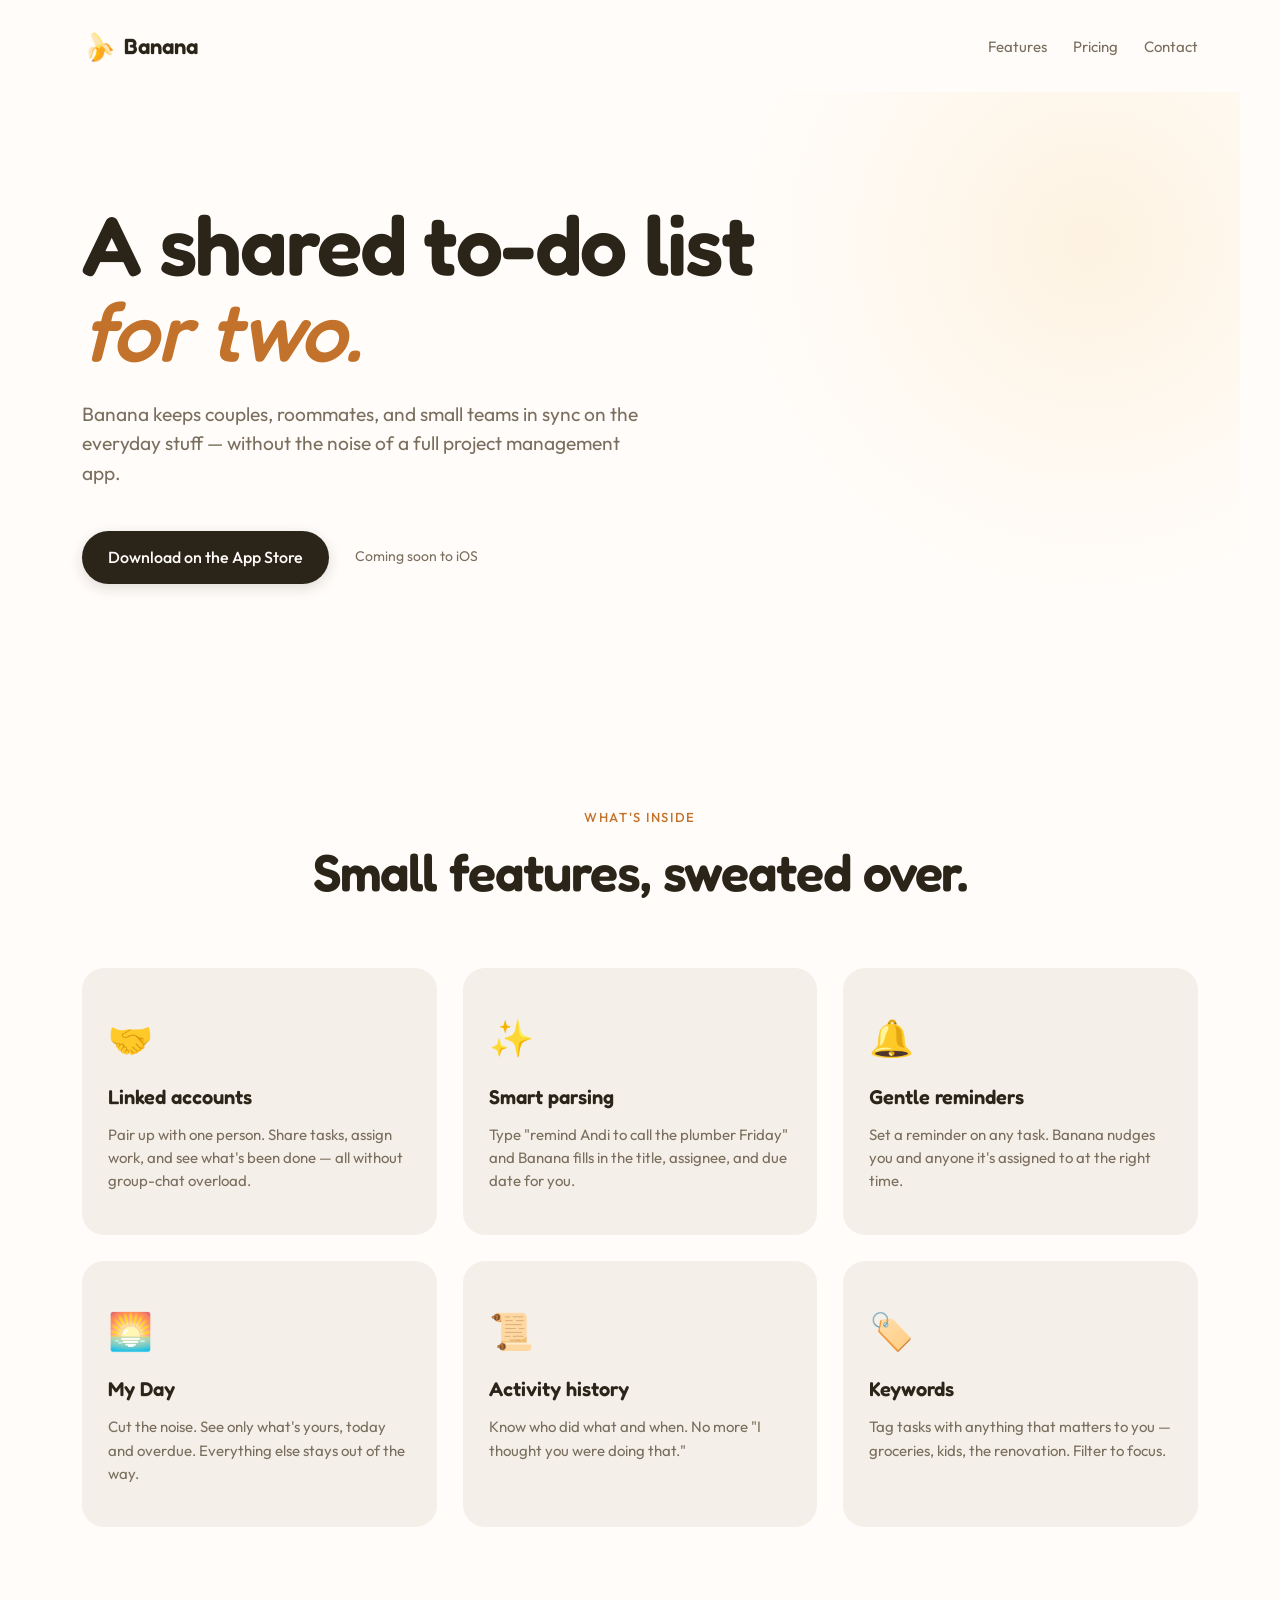
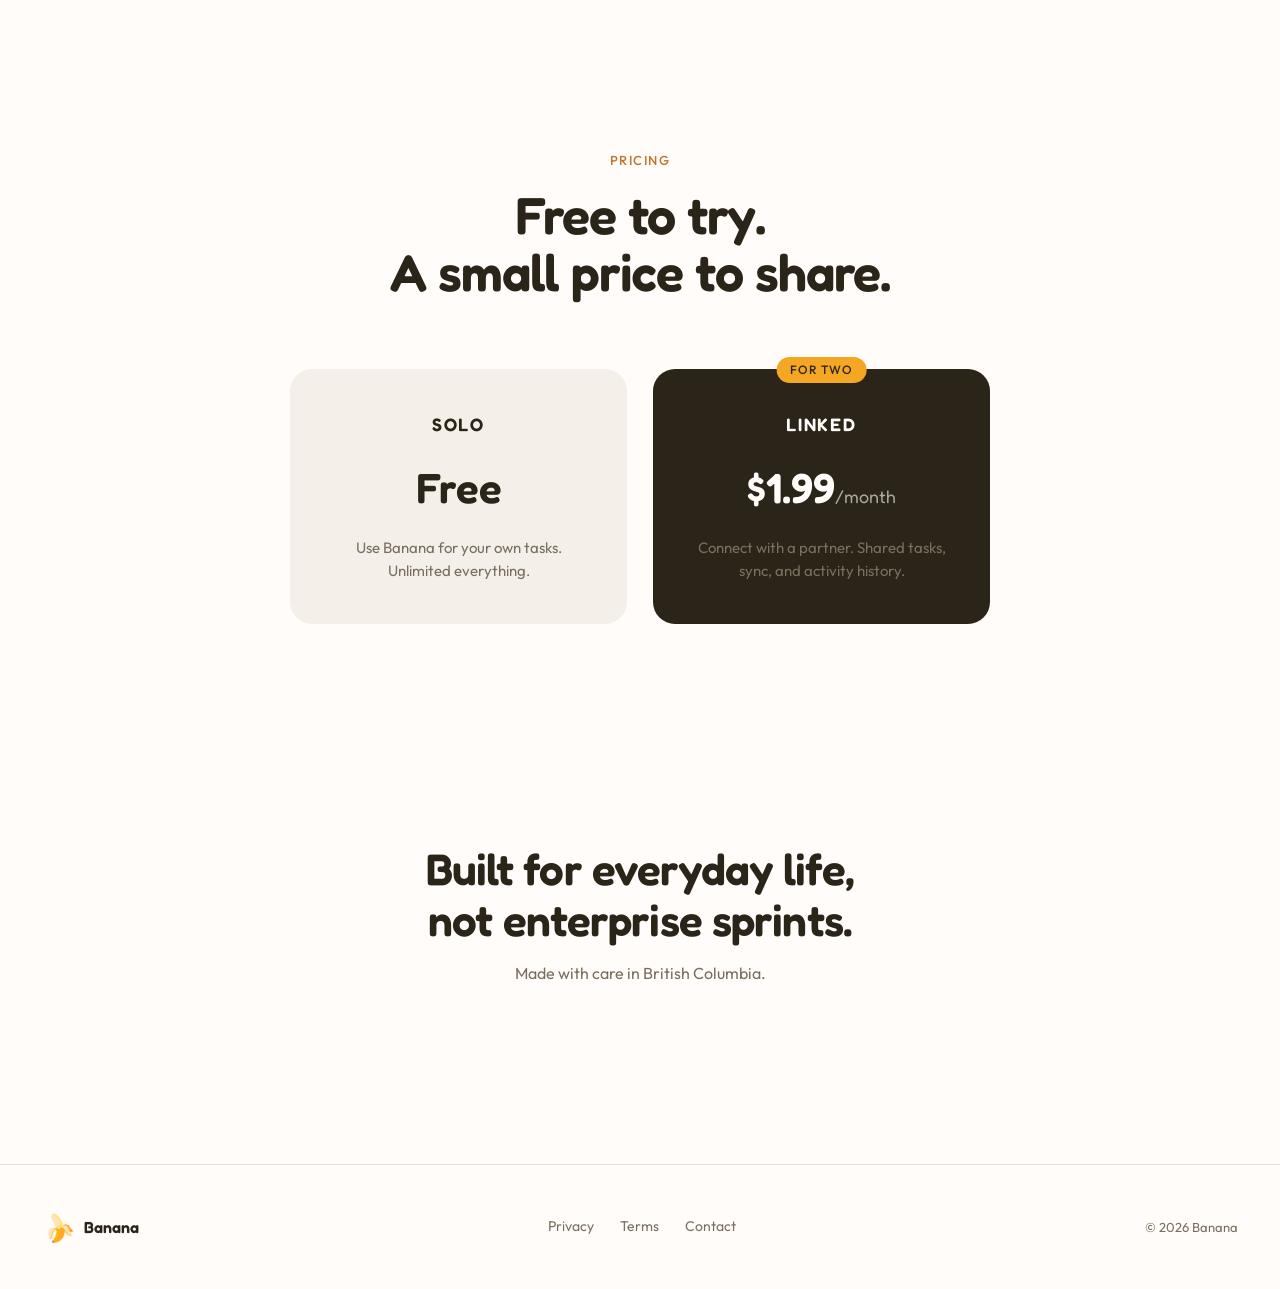
==== index.html @ f7786eab "Add files via upload Initial site" ====
<!DOCTYPE html>
<html lang="en">
<head>
  <meta charset="UTF-8" />
  <meta name="viewport" content="width=device-width, initial-scale=1.0" />
  <title>Banana — A shared to-do list for two</title>
  <meta name="description" content="Banana is a beautifully simple shared to-do list for couples, partners, roommates, and small teams. Stay in sync on tasks without the noise." />
  <link rel="icon" href="data:image/svg+xml,%3Csvg xmlns='http://www.w3.org/2000/svg' viewBox='0 0 100 100'%3E%3Ctext y='.9em' font-size='90'%3E🍌%3C/text%3E%3C/svg%3E" />
  <link rel="preconnect" href="https://fonts.googleapis.com" />
  <link rel="preconnect" href="https://fonts.gstatic.com" crossorigin />
  <link href="https://fonts.googleapis.com/css2?family=Fredoka:wght@500;600;700&family=Outfit:wght@300;400;500;600&display=swap" rel="stylesheet" />
  <link rel="stylesheet" href="styles.css" />
</head>
<body>
  <header class="site-header">
    <a class="logo" href="/">
      <span class="logo-mark" aria-hidden="true">🍌</span>
      <span class="logo-text">Banana</span>
    </a>
    <nav class="site-nav">
      <a href="#features">Features</a>
      <a href="#pricing">Pricing</a>
      <a href="mailto:help@usebanana.app">Contact</a>
    </nav>
  </header>

  <main>
    <section class="hero">
      <div class="hero-inner">
        <h1 class="hero-title">
          A shared to-do list<br />
          <span class="hero-accent">for two.</span>
        </h1>
        <p class="hero-sub">
          Banana keeps couples, roommates, and small teams in sync on the everyday stuff —
          without the noise of a full project management app.
        </p>
        <div class="hero-cta">
          <a class="btn btn-primary" href="#">Download on the App Store</a>
          <span class="hero-note">Coming soon to iOS</span>
        </div>
      </div>
      <div class="hero-glow" aria-hidden="true"></div>
    </section>

    <section id="features" class="features">
      <div class="section-header">
        <span class="eyebrow">What's inside</span>
        <h2>Small features, sweated over.</h2>
      </div>
      <div class="feature-grid">
        <article class="feature-card">
          <div class="feature-icon">🤝</div>
          <h3>Linked accounts</h3>
          <p>Pair up with one person. Share tasks, assign work, and see what's been done — all without group-chat overload.</p>
        </article>
        <article class="feature-card">
          <div class="feature-icon">✨</div>
          <h3>Smart parsing</h3>
          <p>Type "remind Andi to call the plumber Friday" and Banana fills in the title, assignee, and due date for you.</p>
        </article>
        <article class="feature-card">
          <div class="feature-icon">🔔</div>
          <h3>Gentle reminders</h3>
          <p>Set a reminder on any task. Banana nudges you and anyone it's assigned to at the right time.</p>
        </article>
        <article class="feature-card">
          <div class="feature-icon">🌅</div>
          <h3>My Day</h3>
          <p>Cut the noise. See only what's yours, today and overdue. Everything else stays out of the way.</p>
        </article>
        <article class="feature-card">
          <div class="feature-icon">📜</div>
          <h3>Activity history</h3>
          <p>Know who did what and when. No more "I thought you were doing that."</p>
        </article>
        <article class="feature-card">
          <div class="feature-icon">🏷️</div>
          <h3>Keywords</h3>
          <p>Tag tasks with anything that matters to you — groceries, kids, the renovation. Filter to focus.</p>
        </article>
      </div>
    </section>

    <section id="pricing" class="pricing">
      <div class="section-header">
        <span class="eyebrow">Pricing</span>
        <h2>Free to try.<br />A small price to share.</h2>
      </div>
      <div class="pricing-grid">
        <div class="price-card">
          <h3>Solo</h3>
          <div class="price-amount">Free</div>
          <p>Use Banana for your own tasks. Unlimited everything.</p>
        </div>
        <div class="price-card price-card-featured">
          <div class="price-badge">For two</div>
          <h3>Linked</h3>
          <div class="price-amount">$1.99<span class="price-period">/month</span></div>
          <p>Connect with a partner. Shared tasks, sync, and activity history.</p>
        </div>
      </div>
    </section>

    <section class="closing">
      <div class="closing-inner">
        <h2>Built for everyday life,<br />not enterprise sprints.</h2>
        <p>Made with care in British Columbia.</p>
      </div>
    </section>
  </main>

  <footer class="site-footer">
    <div class="footer-inner">
      <div class="footer-brand">
        <span class="logo-mark" aria-hidden="true">🍌</span>
        <span>Banana</span>
      </div>
      <nav class="footer-nav">
        <a href="/privacy.html">Privacy</a>
        <a href="/terms.html">Terms</a>
        <a href="mailto:help@usebanana.app">Contact</a>
      </nav>
      <div class="footer-meta">© 2026 Banana</div>
    </div>
  </footer>
</body>
</html>
---- styles.css ----
/* ============================================================
   Banana — usebanana.app
   ============================================================ */

:root {
  /* Brand colors — matched to the app */
  --bg: #FFFCF9;
  --bg-card: #F5EFE9;
  --bg-elevated: #FFFFFF;
  --accent: #F5A623;
  --accent-dark: #C2722A;
  --accent-glow: #FEF3E2;
  --text: #2A2419;
  --text-dim: #7A6F5E;
  --border: #EAE0D2;

  /* Typography */
  --font-display: 'Fredoka', system-ui, -apple-system, sans-serif;
  --font-body: 'Outfit', system-ui, -apple-system, sans-serif;

  /* Spacing — golden ratio aligned with app */
  --sp-1: 6px;
  --sp-2: 10px;
  --sp-3: 16px;
  --sp-4: 26px;
  --sp-5: 42px;
  --sp-6: 68px;
  --sp-7: 110px;

  --radius: 14px;
  --radius-lg: 22px;
  --shadow-soft: 0 1px 2px rgba(42, 36, 25, 0.04), 0 8px 24px rgba(42, 36, 25, 0.06);
  --shadow-card: 0 1px 3px rgba(42, 36, 25, 0.06), 0 12px 40px rgba(42, 36, 25, 0.08);
}

* { box-sizing: border-box; margin: 0; padding: 0; }

html { scroll-behavior: smooth; }

body {
  font-family: var(--font-body);
  color: var(--text);
  background: var(--bg);
  line-height: 1.55;
  -webkit-font-smoothing: antialiased;
  -moz-osx-font-smoothing: grayscale;
}

a { color: inherit; text-decoration: none; }

/* ============================================================
   Header
   ============================================================ */

.site-header {
  display: flex;
  align-items: center;
  justify-content: space-between;
  padding: var(--sp-4) var(--sp-5);
  max-width: 1200px;
  margin: 0 auto;
}

.logo {
  display: inline-flex;
  align-items: center;
  gap: var(--sp-2);
  font-family: var(--font-display);
  font-weight: 600;
  font-size: 22px;
}

.logo-mark {
  font-size: 26px;
  display: inline-block;
  transform: rotate(-15deg);
}

.site-nav {
  display: flex;
  gap: var(--sp-4);
}

.site-nav a {
  font-size: 15px;
  color: var(--text-dim);
  transition: color 0.15s ease;
}

.site-nav a:hover { color: var(--text); }

/* ============================================================
   Hero
   ============================================================ */

.hero {
  position: relative;
  padding: var(--sp-7) var(--sp-5) var(--sp-7);
  max-width: 1200px;
  margin: 0 auto;
  overflow: hidden;
}

.hero-inner {
  position: relative;
  z-index: 2;
  max-width: 720px;
}

.hero-title {
  font-family: var(--font-display);
  font-weight: 600;
  font-size: clamp(44px, 7vw, 84px);
  line-height: 1.02;
  letter-spacing: -0.02em;
  margin-bottom: var(--sp-4);
}

.hero-accent {
  color: var(--accent-dark);
  font-style: italic;
  font-weight: 500;
}

.hero-sub {
  font-size: clamp(17px, 1.5vw, 20px);
  color: var(--text-dim);
  max-width: 560px;
  margin-bottom: var(--sp-5);
}

.hero-cta {
  display: flex;
  align-items: center;
  gap: var(--sp-4);
  flex-wrap: wrap;
}

.hero-note {
  font-size: 14px;
  color: var(--text-dim);
}

.hero-glow {
  position: absolute;
  top: -200px;
  right: -200px;
  width: 700px;
  height: 700px;
  background: radial-gradient(circle, var(--accent-glow) 0%, transparent 70%);
  z-index: 1;
  pointer-events: none;
}

/* ============================================================
   Buttons
   ============================================================ */

.btn {
  display: inline-flex;
  align-items: center;
  padding: 14px 26px;
  border-radius: 999px;
  font-family: var(--font-body);
  font-weight: 500;
  font-size: 16px;
  transition: transform 0.15s ease, box-shadow 0.15s ease;
  cursor: pointer;
  border: none;
}

.btn-primary {
  background: var(--text);
  color: var(--bg);
  box-shadow: 0 4px 14px rgba(42, 36, 25, 0.15);
}

.btn-primary:hover {
  transform: translateY(-1px);
  box-shadow: 0 6px 20px rgba(42, 36, 25, 0.22);
}

/* ============================================================
   Sections
   ============================================================ */

.section-header {
  text-align: center;
  max-width: 700px;
  margin: 0 auto var(--sp-6);
}

.eyebrow {
  display: inline-block;
  font-size: 13px;
  text-transform: uppercase;
  letter-spacing: 0.12em;
  color: var(--accent-dark);
  font-weight: 500;
  margin-bottom: var(--sp-3);
}

.section-header h2 {
  font-family: var(--font-display);
  font-weight: 600;
  font-size: clamp(32px, 4.5vw, 52px);
  line-height: 1.1;
  letter-spacing: -0.02em;
}

/* Features */

.features {
  padding: var(--sp-7) var(--sp-5);
  max-width: 1200px;
  margin: 0 auto;
}

.feature-grid {
  display: grid;
  grid-template-columns: repeat(auto-fit, minmax(280px, 1fr));
  gap: var(--sp-4);
}

.feature-card {
  background: var(--bg-card);
  padding: var(--sp-5) var(--sp-4);
  border-radius: var(--radius-lg);
  transition: transform 0.2s ease;
}

.feature-card:hover { transform: translateY(-2px); }

.feature-icon {
  font-size: 36px;
  margin-bottom: var(--sp-3);
}

.feature-card h3 {
  font-family: var(--font-display);
  font-weight: 600;
  font-size: 20px;
  margin-bottom: var(--sp-2);
}

.feature-card p {
  color: var(--text-dim);
  font-size: 15px;
}

/* Pricing */

.pricing {
  padding: var(--sp-7) var(--sp-5);
  max-width: 1000px;
  margin: 0 auto;
}

.pricing-grid {
  display: grid;
  grid-template-columns: repeat(auto-fit, minmax(280px, 1fr));
  gap: var(--sp-4);
  max-width: 700px;
  margin: 0 auto;
}

.price-card {
  background: var(--bg-card);
  padding: var(--sp-5);
  border-radius: var(--radius-lg);
  text-align: center;
  position: relative;
}

.price-card-featured {
  background: var(--text);
  color: var(--bg);
}

.price-card-featured h3,
.price-card-featured .price-amount { color: var(--bg); }

.price-card-featured p { color: rgba(255, 252, 249, 0.7); }

.price-badge {
  position: absolute;
  top: -12px;
  left: 50%;
  transform: translateX(-50%);
  background: var(--accent);
  color: var(--text);
  font-size: 12px;
  font-weight: 500;
  padding: 4px 14px;
  border-radius: 999px;
  text-transform: uppercase;
  letter-spacing: 0.08em;
}

.price-card h3 {
  font-family: var(--font-display);
  font-weight: 600;
  font-size: 18px;
  margin-bottom: var(--sp-3);
  text-transform: uppercase;
  letter-spacing: 0.1em;
}

.price-amount {
  font-family: var(--font-display);
  font-weight: 600;
  font-size: 42px;
  margin-bottom: var(--sp-3);
}

.price-period {
  font-size: 18px;
  color: var(--text-dim);
  font-weight: 400;
}

.price-card-featured .price-period { color: rgba(255, 252, 249, 0.6); }

.price-card p {
  color: var(--text-dim);
  font-size: 15px;
}

/* Closing */

.closing {
  padding: var(--sp-7) var(--sp-5);
  text-align: center;
}

.closing-inner h2 {
  font-family: var(--font-display);
  font-weight: 600;
  font-size: clamp(28px, 4vw, 44px);
  line-height: 1.15;
  letter-spacing: -0.02em;
  margin-bottom: var(--sp-3);
}

.closing-inner p {
  color: var(--text-dim);
  font-size: 16px;
}

/* ============================================================
   Footer
   ============================================================ */

.site-footer {
  border-top: 1px solid var(--border);
  padding: var(--sp-5);
  margin-top: var(--sp-6);
}

.footer-inner {
  max-width: 1200px;
  margin: 0 auto;
  display: flex;
  justify-content: space-between;
  align-items: center;
  flex-wrap: wrap;
  gap: var(--sp-3);
}

.footer-brand {
  display: inline-flex;
  align-items: center;
  gap: var(--sp-2);
  font-family: var(--font-display);
  font-weight: 600;
}

.footer-nav {
  display: flex;
  gap: var(--sp-4);
}

.footer-nav a {
  font-size: 14px;
  color: var(--text-dim);
  transition: color 0.15s ease;
}

.footer-nav a:hover { color: var(--text); }

.footer-meta {
  font-size: 13px;
  color: var(--text-dim);
}

/* ============================================================
   Legal pages
   ============================================================ */

.legal-page {
  max-width: 740px;
  margin: 0 auto;
  padding: var(--sp-6) var(--sp-5) var(--sp-7);
}

.legal-page h1 {
  font-family: var(--font-display);
  font-weight: 600;
  font-size: clamp(32px, 5vw, 48px);
  letter-spacing: -0.02em;
  margin-bottom: var(--sp-2);
}

.legal-page .legal-meta {
  color: var(--text-dim);
  font-size: 14px;
  margin-bottom: var(--sp-5);
}

.legal-page h2 {
  font-family: var(--font-display);
  font-weight: 600;
  font-size: 24px;
  margin-top: var(--sp-5);
  margin-bottom: var(--sp-3);
  letter-spacing: -0.01em;
}

.legal-page h3 {
  font-family: var(--font-display);
  font-weight: 500;
  font-size: 18px;
  margin-top: var(--sp-4);
  margin-bottom: var(--sp-2);
}

.legal-page p {
  margin-bottom: var(--sp-3);
  color: var(--text);
}

.legal-page ul {
  margin-bottom: var(--sp-3);
  padding-left: var(--sp-4);
}

.legal-page li {
  margin-bottom: var(--sp-2);
}

.legal-page strong { font-weight: 500; }

.legal-page hr {
  border: none;
  border-top: 1px solid var(--border);
  margin: var(--sp-4) 0;
}

.legal-page a {
  color: var(--accent-dark);
  text-decoration: underline;
  text-underline-offset: 3px;
}

/* ============================================================
   Mobile
   ============================================================ */

@media (max-width: 720px) {
  .site-header { padding: var(--sp-3) var(--sp-4); }
  .site-nav { gap: var(--sp-3); }
  .site-nav a { font-size: 14px; }
  .hero { padding: var(--sp-5) var(--sp-4) var(--sp-6); }
  .features, .pricing, .closing { padding: var(--sp-6) var(--sp-4); }
  .footer-inner { flex-direction: column; text-align: center; }
}
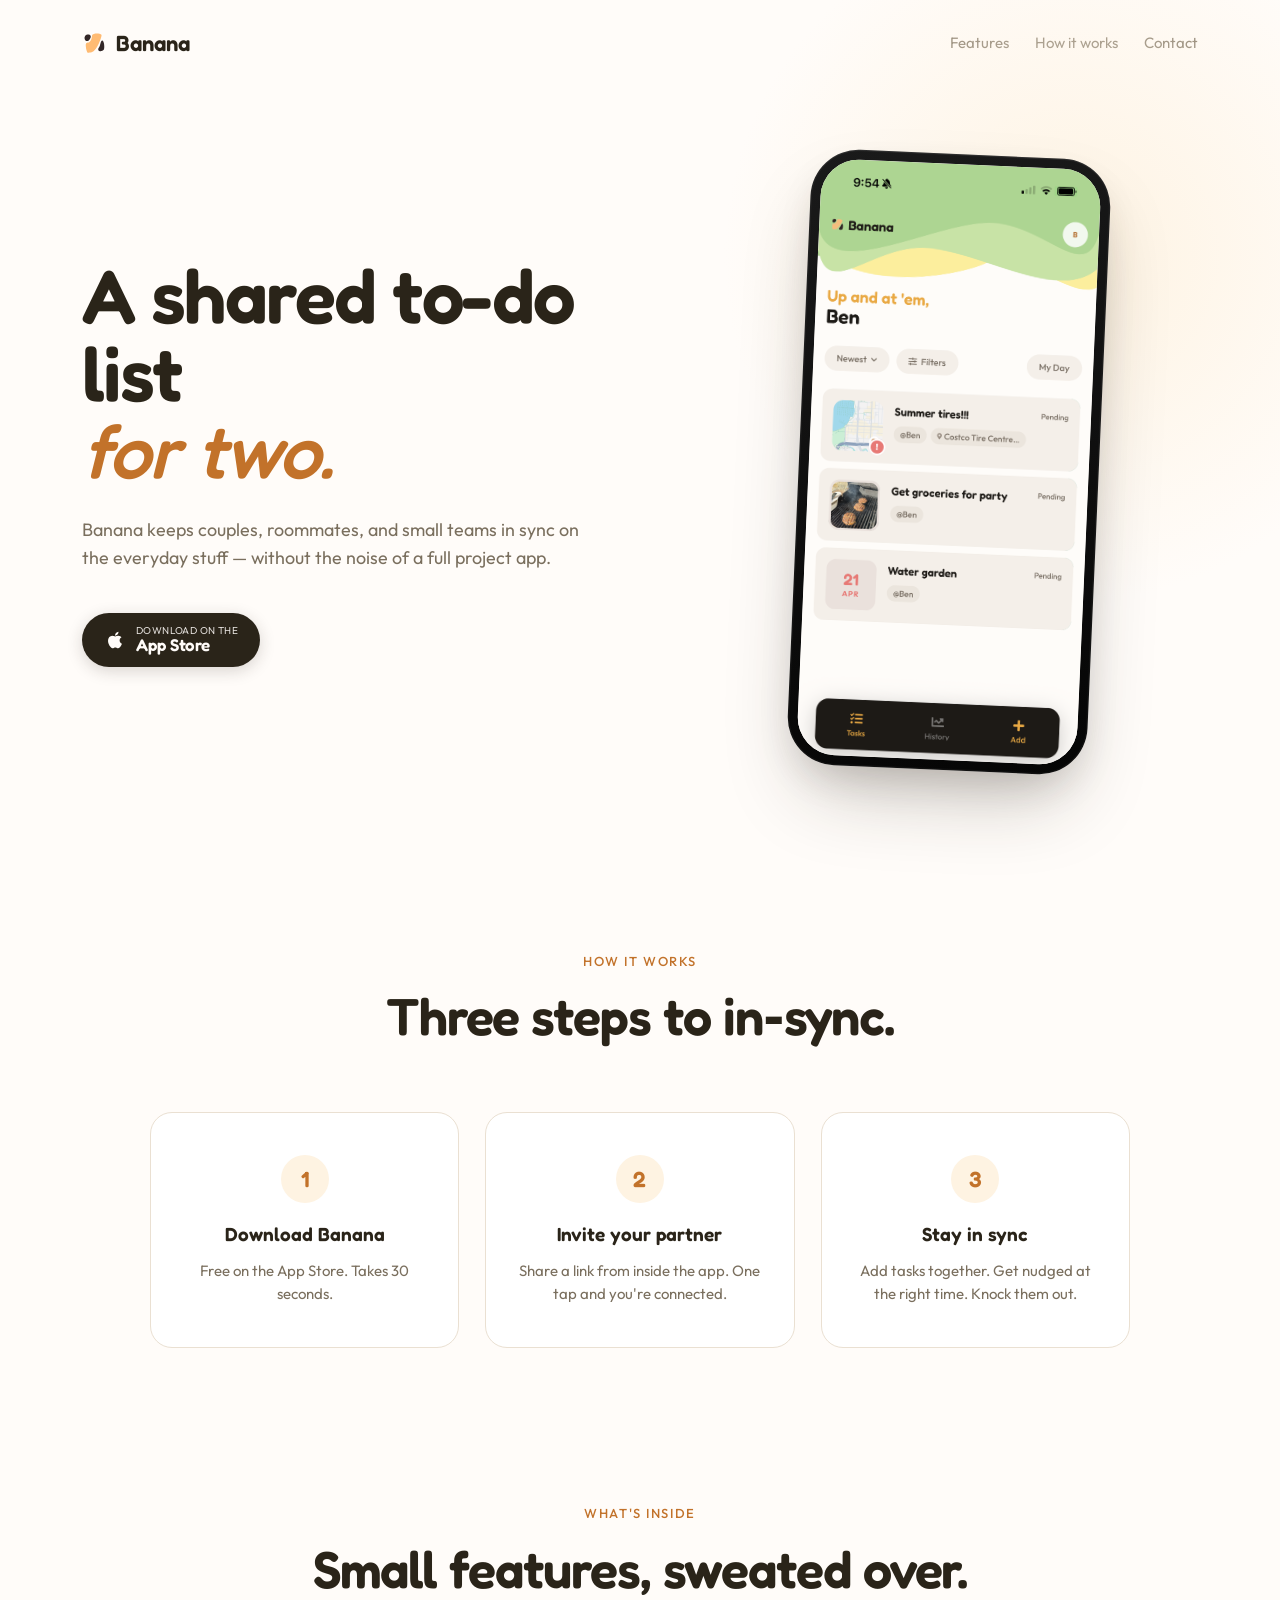
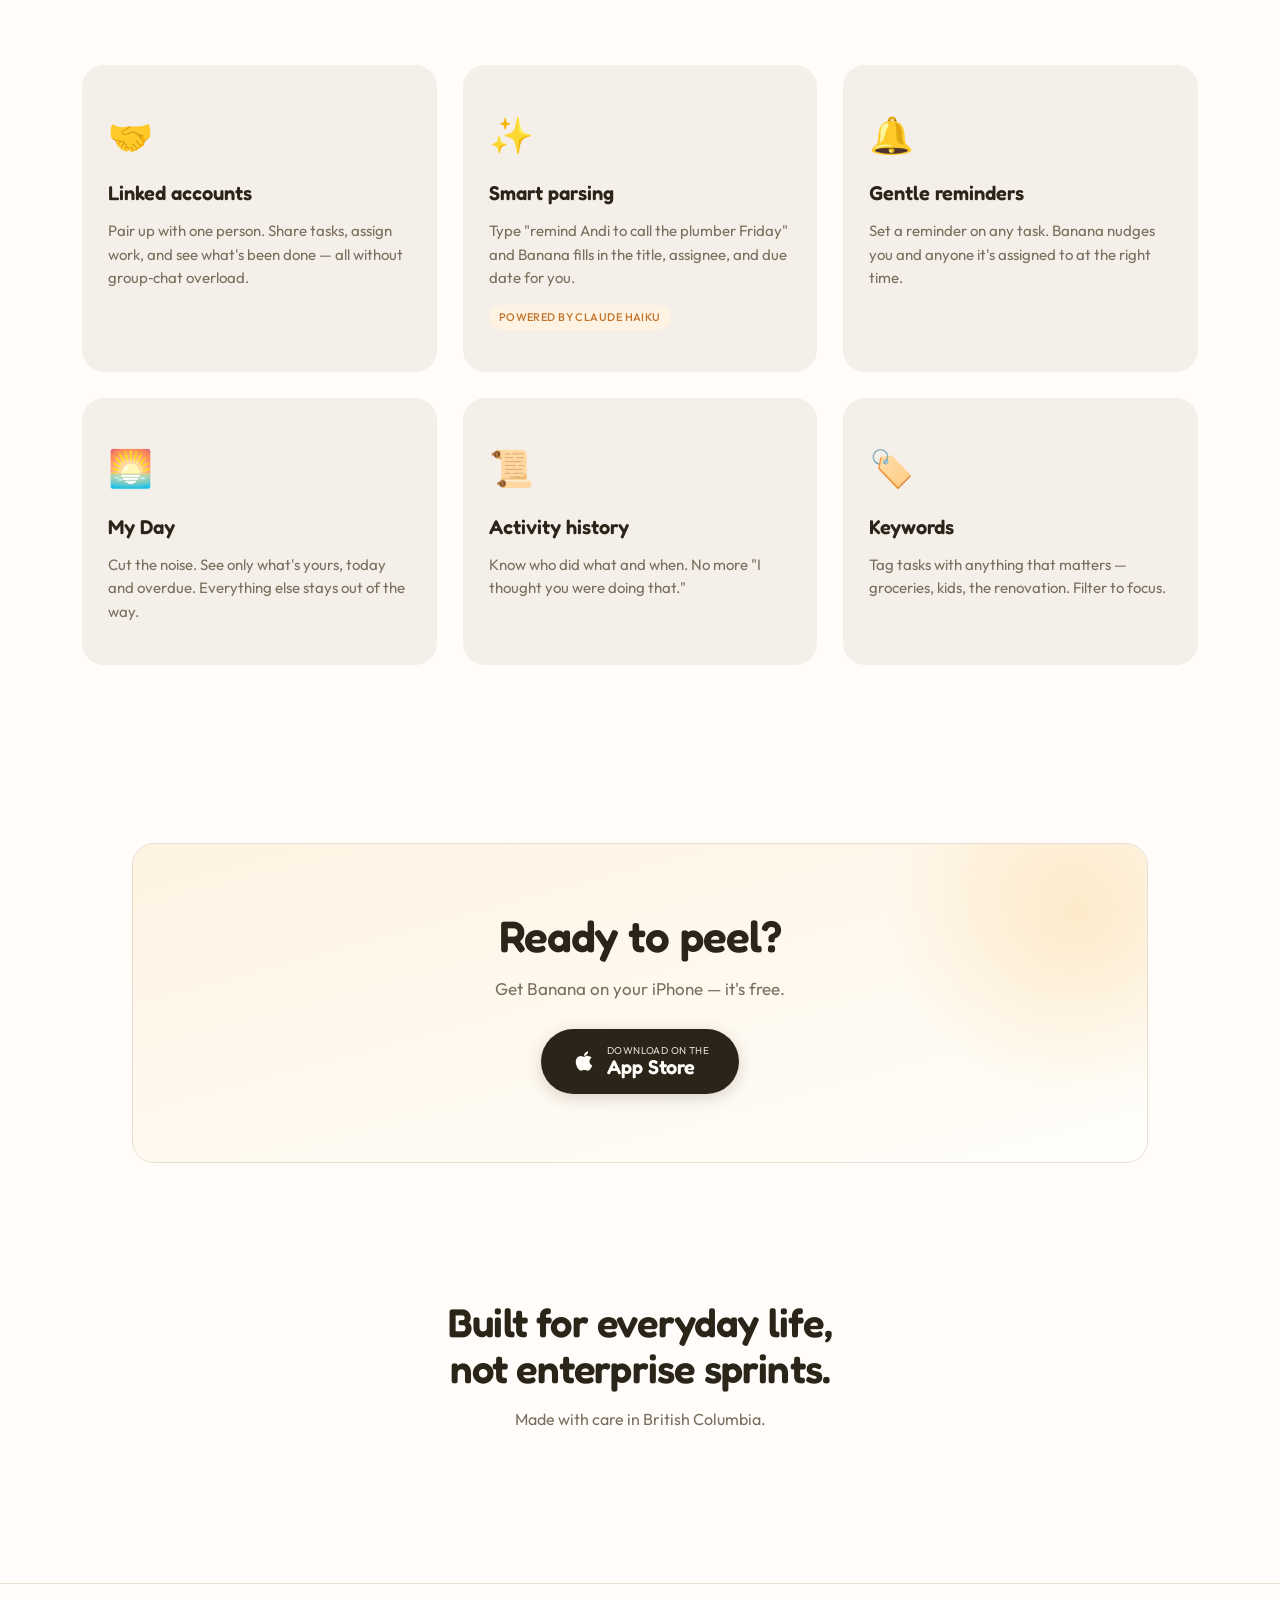
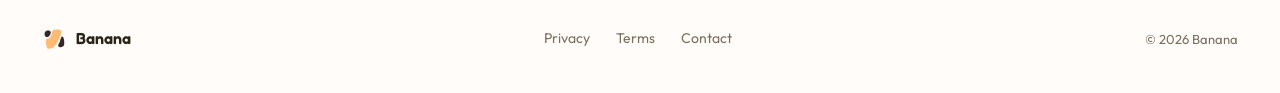
==== commit b715ab33: "Launch update: phone mockup, How it works, App Store link, remove pricing" ====
--- a/index.html
+++ b/index.html
@@ -4,104 +4,161 @@
   <meta charset="UTF-8" />
   <meta name="viewport" content="width=device-width, initial-scale=1.0" />
   <title>Banana — A shared to-do list for two</title>
-  <meta name="description" content="Banana is a beautifully simple shared to-do list for couples, partners, roommates, and small teams. Stay in sync on tasks without the noise." />
-  <link rel="icon" href="data:image/svg+xml,%3Csvg xmlns='http://www.w3.org/2000/svg' viewBox='0 0 100 100'%3E%3Ctext y='.9em' font-size='90'%3E🍌%3C/text%3E%3C/svg%3E" />
+  <meta name="description" content="Banana is a beautifully simple shared to-do list for couples, partners, roommates, and small teams. Stay in sync on the everyday stuff — without the noise." />
+  <meta property="og:title" content="Banana — A shared to-do list for two" />
+  <meta property="og:description" content="Stay in sync on the everyday stuff. Available on the App Store." />
+  <meta property="og:url" content="https://usebanana.app" />
+  <meta property="og:type" content="website" />
+  <meta name="theme-color" content="#FFFCF9" />
+  <!-- Favicon: same illustrated banana mark used in the iOS app -->
+  <link rel="icon" type="image/svg+xml" href="data:image/svg+xml,%3Csvg xmlns='http://www.w3.org/2000/svg' viewBox='0 0 22 19'%3E%3Cpath d='M3.84729 1.90096C5.08379 0.672387 8.02233 0.627667 8.72485 2.21876C9.20567 3.30773 8.65683 4.21719 7.92525 5.15832C6.97527 6.38041 5.60968 7.41045 4.24709 6.66783C2.71393 5.83223 2.6108 3.12954 3.84729 1.90096Z' fill='%23332727'/%3E%3Cpath d='M18.9584 16.956C17.7219 18.1846 14.7834 18.2293 14.0809 16.6382C13.6 15.5492 14.8221 14.335 15.5537 13.3938C16.5037 12.1718 17.5958 7.56656 18.9584 8.30919C20.4916 9.14478 20.1949 15.7274 18.9584 16.956Z' fill='%23332727'/%3E%3Cpath d='M3.84729 8.73754C4.41001 8.17942 4.98252 8.92725 7 8C9.41572 6.88971 10.0241 2.82731 10.3563 2.03282C11.0272 0.428525 17.3928 1 18.8321 2.90674C19.3701 3.61949 15.7948 10.6101 12.5 14.4285C9.37505 18.05 6.62074 17.9863 4.05188 17.4458C3.16005 17.2582 2.6108 9.96396 3.84729 8.73754Z' fill='%23FFBB73'/%3E%3C/svg%3E" />
   <link rel="preconnect" href="https://fonts.googleapis.com" />
   <link rel="preconnect" href="https://fonts.gstatic.com" crossorigin />
   <link href="https://fonts.googleapis.com/css2?family=Fredoka:wght@500;600;700&family=Outfit:wght@300;400;500;600&display=swap" rel="stylesheet" />
   <link rel="stylesheet" href="styles.css" />
 </head>
 <body>
+  <!-- Shared SVG defs — referenced by <use> below -->
+  <svg width="0" height="0" style="position:absolute" aria-hidden="true">
+    <defs>
+      <symbol id="logo-mark" viewBox="0 0 22 19">
+        <path d="M3.84729 1.90096C5.08379 0.672387 8.02233 0.627667 8.72485 2.21876C9.20567 3.30773 8.65683 4.21719 7.92525 5.15832C6.97527 6.38041 5.60968 7.41045 4.24709 6.66783C2.71393 5.83223 2.6108 3.12954 3.84729 1.90096Z" fill="#332727"/>
+        <path d="M18.9584 16.956C17.7219 18.1846 14.7834 18.2293 14.0809 16.6382C13.6 15.5492 14.8221 14.335 15.5537 13.3938C16.5037 12.1718 17.5958 7.56656 18.9584 8.30919C20.4916 9.14478 20.1949 15.7274 18.9584 16.956Z" fill="#332727"/>
+        <path d="M3.84729 8.73754C4.41001 8.17942 4.98252 8.92725 7 8C9.41572 6.88971 10.0241 2.82731 10.3563 2.03282C11.0272 0.428525 17.3928 1 18.8321 2.90674C19.3701 3.61949 15.7948 10.6101 12.5 14.4285C9.37505 18.05 6.62074 17.9863 4.05188 17.4458C3.16005 17.2582 2.6108 9.96396 3.84729 8.73754Z" fill="#FFBB73"/>
+      </symbol>
+      <symbol id="apple-logo" viewBox="0 0 24 24">
+        <path d="M17.05 20.28c-.98.95-2.05.8-3.08.35-1.09-.46-2.09-.48-3.24 0-1.44.62-2.2.44-3.06-.35C2.79 15.25 3.51 7.59 9.05 7.31c1.35.07 2.29.74 3.08.8 1.18-.24 2.31-.93 3.57-.84 1.51.12 2.65.72 3.4 1.8-3.12 1.87-2.38 5.98.48 7.13-.57 1.5-1.31 2.99-2.54 4.09zM12.03 7.25c-.15-2.23 1.66-4.07 3.74-4.25.29 2.58-2.34 4.5-3.74 4.25z" fill="currentColor"/>
+      </symbol>
+    </defs>
+  </svg>
+
   <header class="site-header">
     <a class="logo" href="/">
-      <span class="logo-mark" aria-hidden="true">🍌</span>
+      <svg class="logo-svg" aria-hidden="true"><use href="#logo-mark"/></svg>
       <span class="logo-text">Banana</span>
     </a>
     <nav class="site-nav">
       <a href="#features">Features</a>
-      <a href="#pricing">Pricing</a>
+      <a href="#how">How it works</a>
       <a href="mailto:help@usebanana.app">Contact</a>
     </nav>
   </header>
 
   <main>
+    <!-- ============== HERO ============== -->
     <section class="hero">
-      <div class="hero-inner">
-        <h1 class="hero-title">
-          A shared to-do list<br />
-          <span class="hero-accent">for two.</span>
-        </h1>
-        <p class="hero-sub">
-          Banana keeps couples, roommates, and small teams in sync on the everyday stuff —
-          without the noise of a full project management app.
-        </p>
-        <div class="hero-cta">
-          <a class="btn btn-primary" href="#">Download on the App Store</a>
-          <span class="hero-note">Coming soon to iOS</span>
+      <div class="hero-layout">
+        <div class="hero-text">
+          <h1 class="hero-title">
+            A shared to-do list<br />
+            <span class="hero-accent">for two.</span>
+          </h1>
+          <p class="hero-sub">
+            Banana keeps couples, roommates, and small teams in sync on the everyday stuff — without the noise of a full project app.
+          </p>
+          <div class="hero-cta">
+            <a class="btn btn-primary" href="https://apps.apple.com/app/id6761231329" target="_blank" rel="noopener">
+              <svg class="btn-icon" aria-hidden="true"><use href="#apple-logo"/></svg>
+              <span class="btn-label">
+                <span class="btn-tiny">Download on the</span>
+                <span class="btn-big">App Store</span>
+              </span>
+            </a>
+          </div>
+        </div>
+        <div class="hero-visual reveal">
+          <div class="phone-frame">
+            <div class="phone-screen">
+              <img src="phone-screenshot.png" alt="Banana home screen showing three shared tasks: Summer tires, Get groceries for party, and Water garden." />
+            </div>
+          </div>
         </div>
       </div>
       <div class="hero-glow" aria-hidden="true"></div>
     </section>
 
+    <!-- ============== HOW IT WORKS ============== -->
+    <section id="how" class="steps">
+      <div class="section-header">
+        <span class="eyebrow">How it works</span>
+        <h2>Three steps to in&#8209;sync.</h2>
+      </div>
+      <div class="steps-grid">
+        <div class="step-card reveal">
+          <div class="step-number">1</div>
+          <h3>Download Banana</h3>
+          <p>Free on the App Store. Takes 30 seconds.</p>
+        </div>
+        <div class="step-card reveal">
+          <div class="step-number">2</div>
+          <h3>Invite your partner</h3>
+          <p>Share a link from inside the app. One tap and you're connected.</p>
+        </div>
+        <div class="step-card reveal">
+          <div class="step-number">3</div>
+          <h3>Stay in sync</h3>
+          <p>Add tasks together. Get nudged at the right time. Knock them out.</p>
+        </div>
+      </div>
+    </section>
+
+    <!-- ============== FEATURES ============== -->
     <section id="features" class="features">
       <div class="section-header">
         <span class="eyebrow">What's inside</span>
         <h2>Small features, sweated over.</h2>
       </div>
       <div class="feature-grid">
-        <article class="feature-card">
+        <article class="feature-card reveal">
           <div class="feature-icon">🤝</div>
           <h3>Linked accounts</h3>
-          <p>Pair up with one person. Share tasks, assign work, and see what's been done — all without group-chat overload.</p>
-        </article>
-        <article class="feature-card">
+          <p>Pair up with one person. Share tasks, assign work, and see what's been done — all without group&#8209;chat overload.</p>
+        </article>
+        <article class="feature-card reveal">
           <div class="feature-icon">✨</div>
           <h3>Smart parsing</h3>
           <p>Type "remind Andi to call the plumber Friday" and Banana fills in the title, assignee, and due date for you.</p>
-        </article>
-        <article class="feature-card">
+          <span class="feature-tag">Powered by Claude Haiku</span>
+        </article>
+        <article class="feature-card reveal">
           <div class="feature-icon">🔔</div>
           <h3>Gentle reminders</h3>
           <p>Set a reminder on any task. Banana nudges you and anyone it's assigned to at the right time.</p>
         </article>
-        <article class="feature-card">
+        <article class="feature-card reveal">
           <div class="feature-icon">🌅</div>
           <h3>My Day</h3>
           <p>Cut the noise. See only what's yours, today and overdue. Everything else stays out of the way.</p>
         </article>
-        <article class="feature-card">
+        <article class="feature-card reveal">
           <div class="feature-icon">📜</div>
           <h3>Activity history</h3>
           <p>Know who did what and when. No more "I thought you were doing that."</p>
         </article>
-        <article class="feature-card">
+        <article class="feature-card reveal">
           <div class="feature-icon">🏷️</div>
           <h3>Keywords</h3>
-          <p>Tag tasks with anything that matters to you — groceries, kids, the renovation. Filter to focus.</p>
-        </article>
-      </div>
-    </section>
-
-    <section id="pricing" class="pricing">
-      <div class="section-header">
-        <span class="eyebrow">Pricing</span>
-        <h2>Free to try.<br />A small price to share.</h2>
-      </div>
-      <div class="pricing-grid">
-        <div class="price-card">
-          <h3>Solo</h3>
-          <div class="price-amount">Free</div>
-          <p>Use Banana for your own tasks. Unlimited everything.</p>
-        </div>
-        <div class="price-card price-card-featured">
-          <div class="price-badge">For two</div>
-          <h3>Linked</h3>
-          <div class="price-amount">$1.99<span class="price-period">/month</span></div>
-          <p>Connect with a partner. Shared tasks, sync, and activity history.</p>
-        </div>
-      </div>
-    </section>
-
+          <p>Tag tasks with anything that matters — groceries, kids, the renovation. Filter to focus.</p>
+        </article>
+      </div>
+    </section>
+
+    <!-- ============== CTA BANNER ============== -->
+    <section class="cta-banner reveal">
+      <div class="cta-inner">
+        <h2>Ready to peel?</h2>
+        <p>Get Banana on your iPhone — it's free.</p>
+        <a class="btn btn-primary btn-lg" href="https://apps.apple.com/app/id6761231329" target="_blank" rel="noopener">
+          <svg class="btn-icon" aria-hidden="true"><use href="#apple-logo"/></svg>
+          <span class="btn-label">
+            <span class="btn-tiny">Download on the</span>
+            <span class="btn-big">App Store</span>
+          </span>
+        </a>
+      </div>
+    </section>
+
+    <!-- ============== CLOSING ============== -->
     <section class="closing">
       <div class="closing-inner">
         <h2>Built for everyday life,<br />not enterprise sprints.</h2>
@@ -113,7 +170,7 @@
   <footer class="site-footer">
     <div class="footer-inner">
       <div class="footer-brand">
-        <span class="logo-mark" aria-hidden="true">🍌</span>
+        <svg class="logo-svg" aria-hidden="true"><use href="#logo-mark"/></svg>
         <span>Banana</span>
       </div>
       <nav class="footer-nav">
@@ -124,5 +181,26 @@
       <div class="footer-meta">© 2026 Banana</div>
     </div>
   </footer>
+
+  <!-- Reveal-on-scroll. Respects prefers-reduced-motion (CSS gate). -->
+  <script>
+    (function () {
+      var reduced = window.matchMedia && window.matchMedia('(prefers-reduced-motion: reduce)').matches;
+      var els = document.querySelectorAll('.reveal');
+      if (reduced || !('IntersectionObserver' in window)) {
+        els.forEach(function (el) { el.classList.add('is-visible'); });
+        return;
+      }
+      var obs = new IntersectionObserver(function (entries) {
+        entries.forEach(function (e) {
+          if (e.isIntersecting) {
+            e.target.classList.add('is-visible');
+            obs.unobserve(e.target);
+          }
+        });
+      }, { rootMargin: '0px 0px -8% 0px', threshold: 0.05 });
+      els.forEach(function (el) { obs.observe(el); });
+    })();
+  </script>
 </body>
 </html>
--- a/styles.css
+++ b/styles.css
@@ -3,7 +3,7 @@
    ============================================================ */
 
 :root {
-  /* Brand colors — matched to the app */
+  /* Brand colors — matched to the iOS app */
   --bg: #FFFCF9;
   --bg-card: #F5EFE9;
   --bg-elevated: #FFFFFF;
@@ -12,6 +12,7 @@
   --accent-glow: #FEF3E2;
   --text: #2A2419;
   --text-dim: #7A6F5E;
+  --text-dimmer: #A89E8A;
   --border: #EAE0D2;
 
   /* Typography */
@@ -49,6 +50,42 @@
 a { color: inherit; text-decoration: none; }
 
 /* ============================================================
+   Reveal-on-scroll
+   ============================================================ */
+
+.reveal {
+  opacity: 0;
+  transform: translateY(20px);
+  transition: opacity 0.7s cubic-bezier(0.22, 1, 0.36, 1),
+              transform 0.7s cubic-bezier(0.22, 1, 0.36, 1);
+}
+
+.reveal.is-visible {
+  opacity: 1;
+  transform: translateY(0);
+}
+
+/* Stagger feature cards + steps slightly */
+.feature-card.reveal:nth-child(2) { transition-delay: 0.05s; }
+.feature-card.reveal:nth-child(3) { transition-delay: 0.1s; }
+.feature-card.reveal:nth-child(4) { transition-delay: 0.15s; }
+.feature-card.reveal:nth-child(5) { transition-delay: 0.2s; }
+.feature-card.reveal:nth-child(6) { transition-delay: 0.25s; }
+.step-card.reveal:nth-child(2) { transition-delay: 0.1s; }
+.step-card.reveal:nth-child(3) { transition-delay: 0.2s; }
+
+@media (prefers-reduced-motion: reduce) {
+  .reveal,
+  .reveal.is-visible,
+  .feature-card.reveal,
+  .step-card.reveal {
+    opacity: 1;
+    transform: none;
+    transition: none;
+  }
+}
+
+/* ============================================================
    Header
    ============================================================ */
 
@@ -70,10 +107,11 @@
   font-size: 22px;
 }
 
-.logo-mark {
-  font-size: 26px;
+.logo-svg {
+  width: 24px;
+  height: 22px;
   display: inline-block;
-  transform: rotate(-15deg);
+  transform: rotate(-8deg);
 }
 
 .site-nav {
@@ -95,22 +133,27 @@
 
 .hero {
   position: relative;
-  padding: var(--sp-7) var(--sp-5) var(--sp-7);
+  padding: var(--sp-6) var(--sp-5) var(--sp-7);
   max-width: 1200px;
   margin: 0 auto;
-  overflow: hidden;
-}
-
-.hero-inner {
+  overflow: visible;
+}
+
+.hero-layout {
   position: relative;
   z-index: 2;
-  max-width: 720px;
-}
+  display: grid;
+  grid-template-columns: minmax(0, 1.05fr) minmax(0, 0.95fr);
+  gap: var(--sp-6);
+  align-items: center;
+}
+
+.hero-text { min-width: 0; }
 
 .hero-title {
   font-family: var(--font-display);
   font-weight: 600;
-  font-size: clamp(44px, 7vw, 84px);
+  font-size: clamp(42px, 6vw, 76px);
   line-height: 1.02;
   letter-spacing: -0.02em;
   margin-bottom: var(--sp-4);
@@ -123,28 +166,23 @@
 }
 
 .hero-sub {
-  font-size: clamp(17px, 1.5vw, 20px);
-  color: var(--text-dim);
-  max-width: 560px;
+  font-size: clamp(17px, 1.4vw, 19px);
+  color: var(--text-dim);
+  max-width: 520px;
   margin-bottom: var(--sp-5);
 }
 
 .hero-cta {
   display: flex;
   align-items: center;
-  gap: var(--sp-4);
+  gap: var(--sp-3);
   flex-wrap: wrap;
-}
-
-.hero-note {
-  font-size: 14px;
-  color: var(--text-dim);
 }
 
 .hero-glow {
   position: absolute;
-  top: -200px;
-  right: -200px;
+  top: -180px;
+  right: -180px;
   width: 700px;
   height: 700px;
   background: radial-gradient(circle, var(--accent-glow) 0%, transparent 70%);
@@ -152,6 +190,48 @@
   pointer-events: none;
 }
 
+/* Phone mockup */
+
+.hero-visual {
+  display: flex;
+  justify-content: center;
+  align-items: center;
+}
+
+.phone-frame {
+  display: inline-block;
+  padding: 10px;
+  background: linear-gradient(165deg, #1a1a1a 0%, #050505 100%);
+  border-radius: 48px;
+  box-shadow:
+    0 40px 80px -20px rgba(42, 36, 25, 0.28),
+    0 18px 40px -12px rgba(42, 36, 25, 0.18),
+    inset 0 0 0 1.5px rgba(255, 255, 255, 0.04),
+    inset 0 1px 0 rgba(255, 255, 255, 0.06);
+  transform: rotate(2.5deg);
+  transition: transform 0.5s cubic-bezier(0.22, 1, 0.36, 1);
+}
+
+.hero-visual:hover .phone-frame { transform: rotate(0deg); }
+
+.phone-screen {
+  width: 280px;
+  height: 596px; /* matches 1290 × 2796 aspect ratio (≈0.4614) */
+  border-radius: 38px;
+  overflow: hidden;
+  background: var(--bg);
+  display: block;
+  position: relative;
+}
+
+.phone-screen img {
+  width: 100%;
+  height: 100%;
+  display: block;
+  object-fit: cover;
+  object-position: top center;
+}
+
 /* ============================================================
    Buttons
    ============================================================ */
@@ -159,26 +239,66 @@
 .btn {
   display: inline-flex;
   align-items: center;
-  padding: 14px 26px;
+  gap: 10px;
+  padding: 12px 22px;
   border-radius: 999px;
   font-family: var(--font-body);
   font-weight: 500;
-  font-size: 16px;
-  transition: transform 0.15s ease, box-shadow 0.15s ease;
+  font-size: 15px;
+  transition: transform 0.15s ease, box-shadow 0.15s ease, background 0.15s ease;
   cursor: pointer;
   border: none;
+  text-decoration: none;
+  line-height: 1;
 }
 
 .btn-primary {
   background: var(--text);
   color: var(--bg);
-  box-shadow: 0 4px 14px rgba(42, 36, 25, 0.15);
+  box-shadow: 0 4px 16px rgba(42, 36, 25, 0.18);
 }
 
 .btn-primary:hover {
-  transform: translateY(-1px);
-  box-shadow: 0 6px 20px rgba(42, 36, 25, 0.22);
-}
+  transform: translateY(-2px);
+  background: #1a1612;
+  box-shadow: 0 8px 24px rgba(42, 36, 25, 0.26);
+}
+
+.btn-primary:active { transform: translateY(0); }
+
+.btn-icon {
+  width: 22px;
+  height: 22px;
+  flex-shrink: 0;
+  color: var(--bg);
+}
+
+.btn-label {
+  display: inline-flex;
+  flex-direction: column;
+  align-items: flex-start;
+  text-align: left;
+  line-height: 1.1;
+}
+
+.btn-tiny {
+  font-size: 10px;
+  font-weight: 400;
+  letter-spacing: 0.04em;
+  text-transform: uppercase;
+  opacity: 0.85;
+}
+
+.btn-big {
+  font-family: var(--font-display);
+  font-weight: 600;
+  font-size: 17px;
+  letter-spacing: -0.005em;
+}
+
+.btn-lg { padding: 16px 30px; }
+.btn-lg .btn-icon { width: 26px; height: 26px; }
+.btn-lg .btn-big { font-size: 20px; }
 
 /* ============================================================
    Sections
@@ -208,6 +328,65 @@
   letter-spacing: -0.02em;
 }
 
+/* How it works — Steps */
+
+.steps {
+  padding: var(--sp-6) var(--sp-5) var(--sp-5);
+  max-width: 1100px;
+  margin: 0 auto;
+}
+
+.steps-grid {
+  display: grid;
+  grid-template-columns: repeat(auto-fit, minmax(240px, 1fr));
+  gap: var(--sp-4);
+  max-width: 980px;
+  margin: 0 auto;
+}
+
+.step-card {
+  background: var(--bg-elevated);
+  padding: var(--sp-5) var(--sp-4);
+  border-radius: var(--radius-lg);
+  text-align: center;
+  border: 1px solid var(--border);
+  position: relative;
+  transition: transform 0.25s ease, box-shadow 0.25s ease, border-color 0.25s ease;
+}
+
+.step-card:hover {
+  transform: translateY(-2px);
+  border-color: transparent;
+  box-shadow: var(--shadow-card);
+}
+
+.step-number {
+  width: 48px;
+  height: 48px;
+  border-radius: 999px;
+  background: var(--accent-glow);
+  color: var(--accent-dark);
+  font-family: var(--font-display);
+  font-weight: 600;
+  font-size: 22px;
+  display: inline-flex;
+  align-items: center;
+  justify-content: center;
+  margin-bottom: var(--sp-3);
+}
+
+.step-card h3 {
+  font-family: var(--font-display);
+  font-weight: 600;
+  font-size: 19px;
+  margin-bottom: var(--sp-2);
+}
+
+.step-card p {
+  color: var(--text-dim);
+  font-size: 15px;
+}
+
 /* Features */
 
 .features {
@@ -226,10 +405,14 @@
   background: var(--bg-card);
   padding: var(--sp-5) var(--sp-4);
   border-radius: var(--radius-lg);
-  transition: transform 0.2s ease;
-}
-
-.feature-card:hover { transform: translateY(-2px); }
+  position: relative;
+  transition: transform 0.25s ease, box-shadow 0.25s ease;
+}
+
+.feature-card:hover {
+  transform: translateY(-3px);
+  box-shadow: var(--shadow-card);
+}
 
 .feature-icon {
   font-size: 36px;
@@ -248,95 +431,78 @@
   font-size: 15px;
 }
 
-/* Pricing */
-
-.pricing {
-  padding: var(--sp-7) var(--sp-5);
-  max-width: 1000px;
-  margin: 0 auto;
-}
-
-.pricing-grid {
-  display: grid;
-  grid-template-columns: repeat(auto-fit, minmax(280px, 1fr));
-  gap: var(--sp-4);
-  max-width: 700px;
-  margin: 0 auto;
-}
-
-.price-card {
-  background: var(--bg-card);
-  padding: var(--sp-5);
+.feature-tag {
+  display: inline-block;
+  margin-top: var(--sp-3);
+  padding: 4px 10px;
+  border-radius: 999px;
+  font-size: 11px;
+  font-weight: 500;
+  letter-spacing: 0.04em;
+  color: var(--accent-dark);
+  background: var(--accent-glow);
+  text-transform: uppercase;
+}
+
+/* CTA banner */
+
+.cta-banner {
+  padding: var(--sp-6) var(--sp-5);
+  max-width: 1100px;
+  margin: 0 auto;
+}
+
+.cta-inner {
+  background: linear-gradient(165deg, var(--accent-glow) 0%, #FFFEFA 100%);
+  border: 1px solid var(--border);
   border-radius: var(--radius-lg);
+  padding: var(--sp-6) var(--sp-5);
   text-align: center;
   position: relative;
-}
-
-.price-card-featured {
-  background: var(--text);
-  color: var(--bg);
-}
-
-.price-card-featured h3,
-.price-card-featured .price-amount { color: var(--bg); }
-
-.price-card-featured p { color: rgba(255, 252, 249, 0.7); }
-
-.price-badge {
+  overflow: hidden;
+}
+
+.cta-inner::before {
+  content: '';
   position: absolute;
-  top: -12px;
-  left: 50%;
-  transform: translateX(-50%);
-  background: var(--accent);
-  color: var(--text);
-  font-size: 12px;
-  font-weight: 500;
-  padding: 4px 14px;
-  border-radius: 999px;
-  text-transform: uppercase;
-  letter-spacing: 0.08em;
-}
-
-.price-card h3 {
-  font-family: var(--font-display);
-  font-weight: 600;
-  font-size: 18px;
-  margin-bottom: var(--sp-3);
-  text-transform: uppercase;
-  letter-spacing: 0.1em;
-}
-
-.price-amount {
-  font-family: var(--font-display);
-  font-weight: 600;
-  font-size: 42px;
-  margin-bottom: var(--sp-3);
-}
-
-.price-period {
-  font-size: 18px;
-  color: var(--text-dim);
-  font-weight: 400;
-}
-
-.price-card-featured .price-period { color: rgba(255, 252, 249, 0.6); }
-
-.price-card p {
-  color: var(--text-dim);
-  font-size: 15px;
-}
+  top: -120px;
+  right: -120px;
+  width: 380px;
+  height: 380px;
+  background: radial-gradient(circle, rgba(245, 166, 35, 0.18) 0%, transparent 70%);
+  pointer-events: none;
+}
+
+.cta-inner h2 {
+  font-family: var(--font-display);
+  font-weight: 600;
+  font-size: clamp(30px, 4vw, 44px);
+  line-height: 1.1;
+  letter-spacing: -0.02em;
+  margin-bottom: var(--sp-3);
+  position: relative;
+}
+
+.cta-inner p {
+  color: var(--text-dim);
+  font-size: 17px;
+  margin-bottom: var(--sp-4);
+  position: relative;
+}
+
+.cta-inner .btn { position: relative; }
 
 /* Closing */
 
 .closing {
-  padding: var(--sp-7) var(--sp-5);
+  padding: var(--sp-6) var(--sp-5) var(--sp-7);
   text-align: center;
 }
 
 .closing-inner h2 {
   font-family: var(--font-display);
   font-weight: 600;
-  font-size: clamp(28px, 4vw, 44px);
+  font-size: clamp(26px, 3.5vw, 40px);
   line-height: 1.15;
   letter-spacing: -0.02em;
   margin-bottom: var(--sp-3);
@@ -354,7 +520,7 @@
 .site-footer {
   border-top: 1px solid var(--border);
   padding: var(--sp-5);
-  margin-top: var(--sp-6);
+  margin-top: var(--sp-5);
 }
 
 .footer-inner {
@@ -466,11 +632,26 @@
    Mobile
    ============================================================ */
 
+@media (max-width: 900px) {
+  .hero-layout {
+    grid-template-columns: 1fr;
+    gap: var(--sp-5);
+    text-align: center;
+  }
+  .hero-text { margin: 0 auto; }
+  .hero-title { text-align: center; }
+  .hero-sub { margin-left: auto; margin-right: auto; }
+  .hero-cta { justify-content: center; }
+}
+
 @media (max-width: 720px) {
   .site-header { padding: var(--sp-3) var(--sp-4); }
   .site-nav { gap: var(--sp-3); }
   .site-nav a { font-size: 14px; }
-  .hero { padding: var(--sp-5) var(--sp-4) var(--sp-6); }
-  .features, .pricing, .closing { padding: var(--sp-6) var(--sp-4); }
+  .hero { padding: var(--sp-4) var(--sp-4) var(--sp-6); }
+  .steps, .features, .closing { padding: var(--sp-6) var(--sp-4); }
+  .cta-banner { padding: var(--sp-5) var(--sp-3); }
+  .cta-inner { padding: var(--sp-5) var(--sp-3); }
   .footer-inner { flex-direction: column; text-align: center; }
-}
+  .phone-screen { width: 260px; height: 554px; }
+}
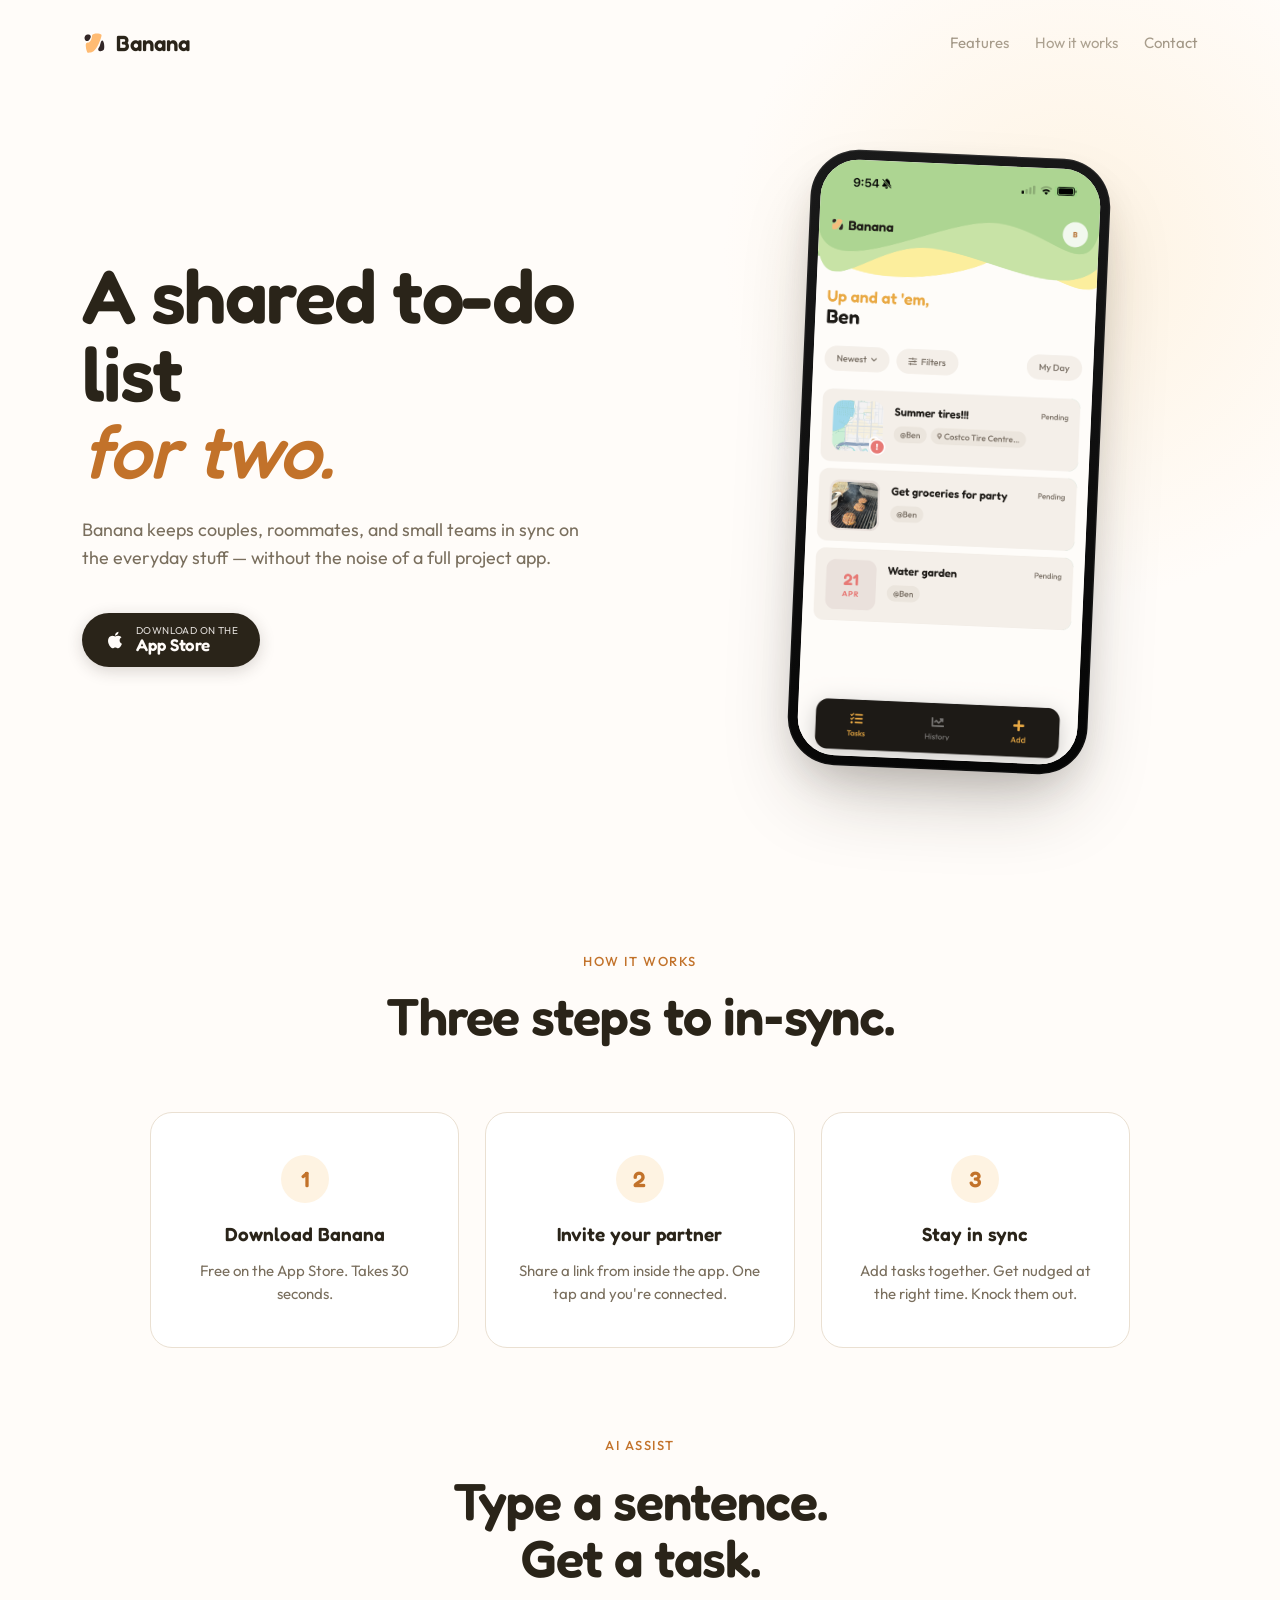
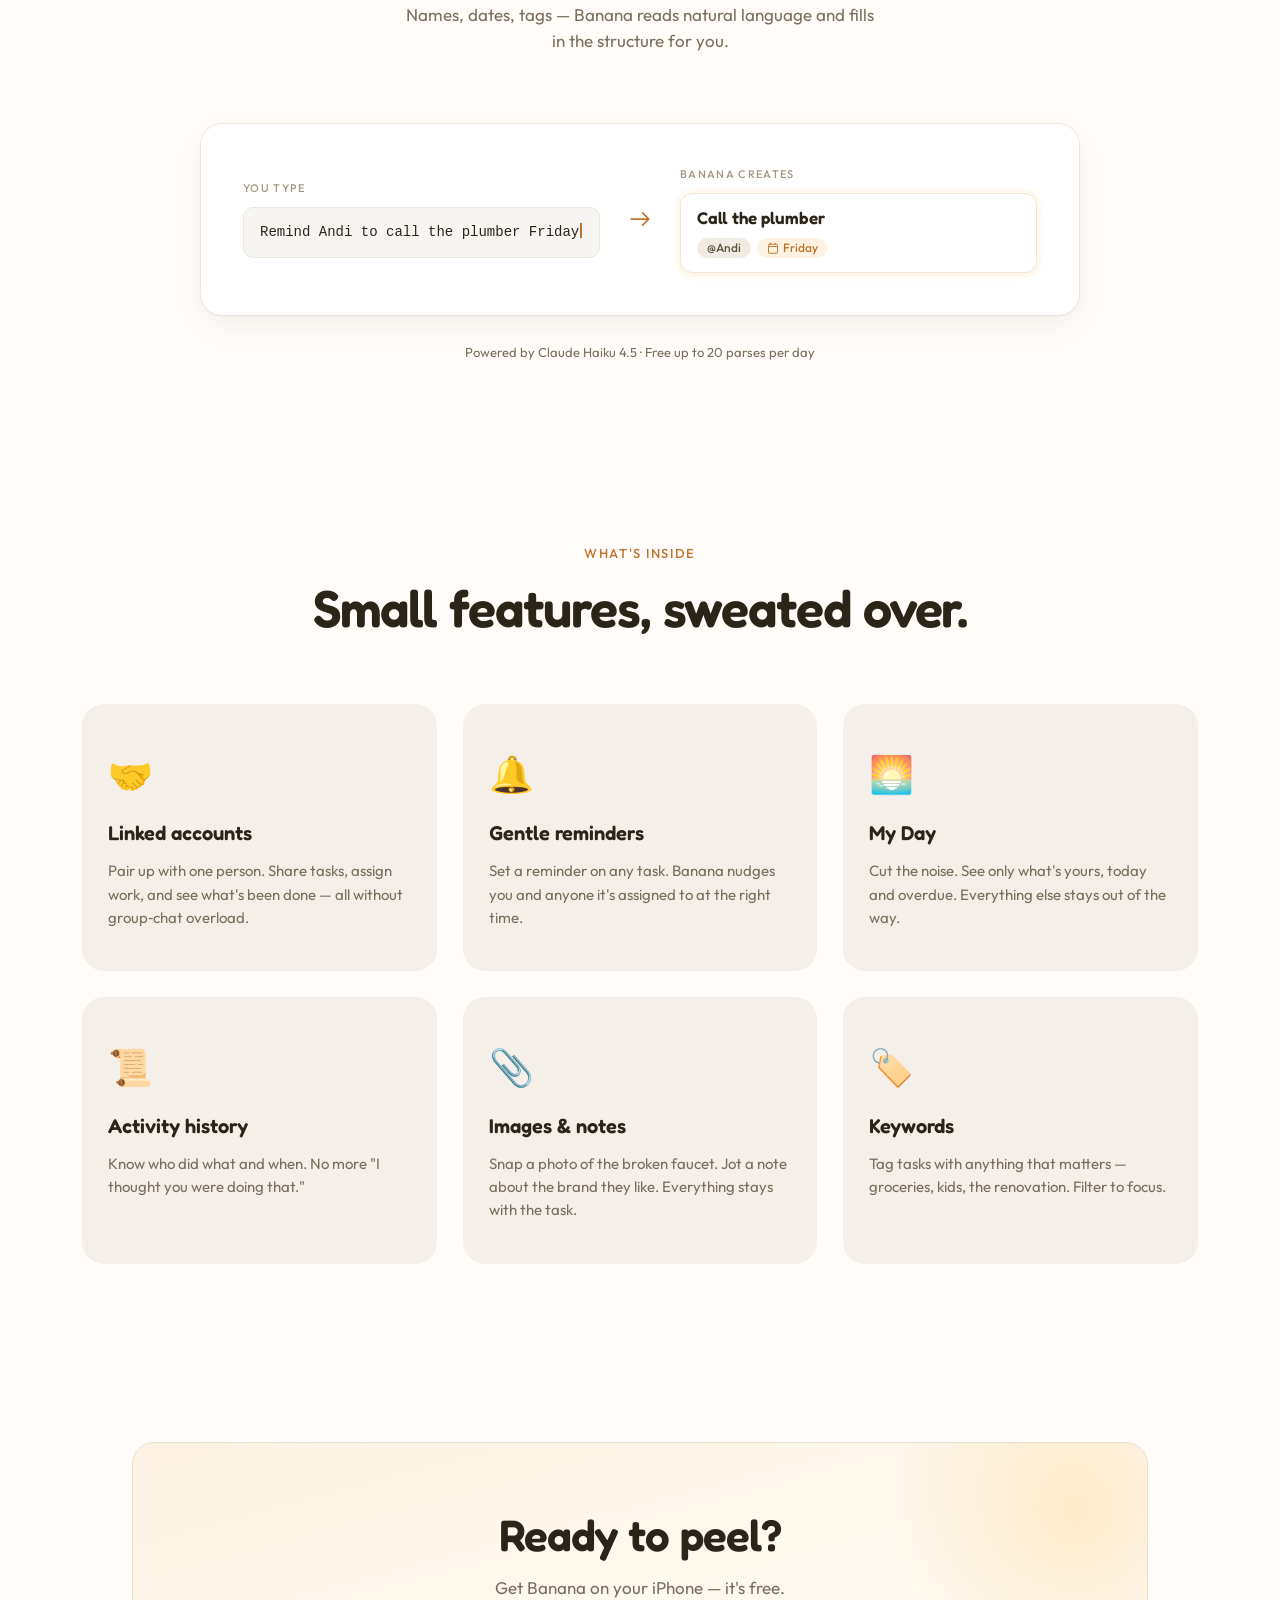
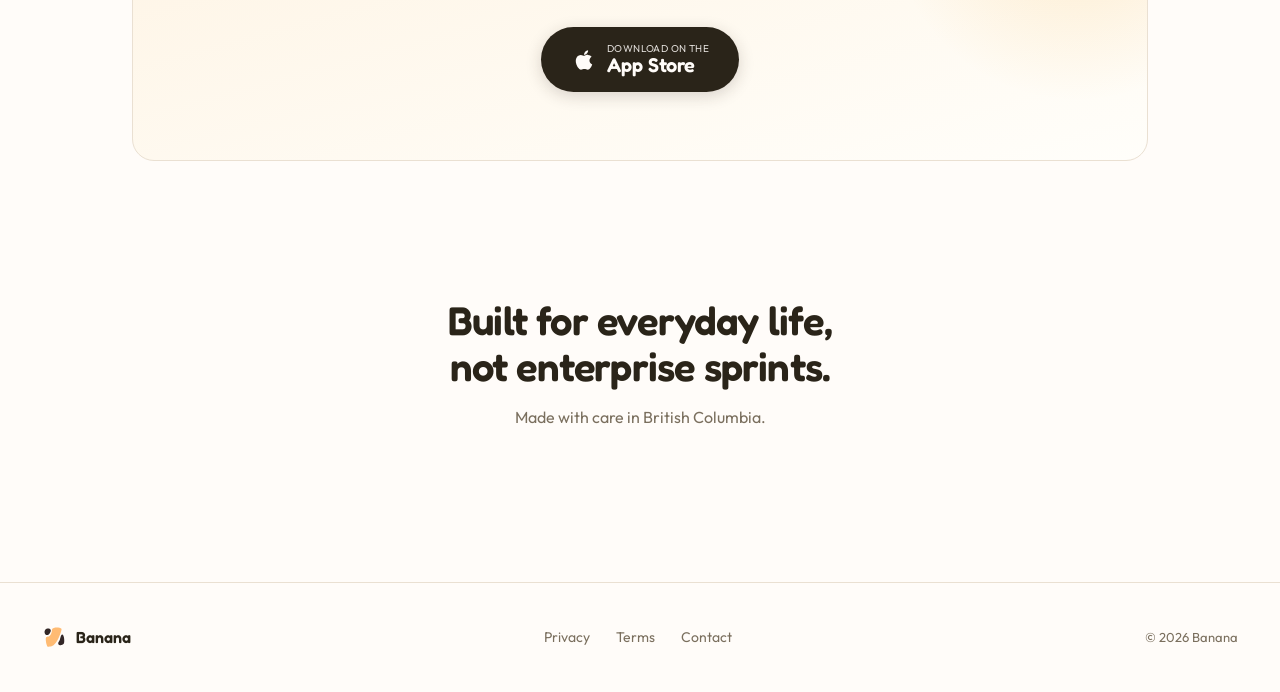
==== commit 805cb3ce: "Add AI Assist showcase; replace Smart parsing card with Images & notes" ====
--- a/index.html
+++ b/index.html
@@ -102,6 +102,42 @@
       </div>
     </section>
 
+    <!-- ============== PARSER SHOWCASE ============== -->
+    <section id="parser" class="parser-showcase">
+      <div class="section-header">
+        <span class="eyebrow">AI Assist</span>
+        <h2>Type a sentence.<br />Get a task.</h2>
+        <p class="section-sub">Names, dates, tags — Banana reads natural language and fills in the structure for you.</p>
+      </div>
+      <div class="parser-demo reveal">
+        <div class="demo-cell demo-cell-input">
+          <div class="demo-label">You type</div>
+          <div class="demo-input-box">
+            <span class="demo-input-text">Remind Andi to call the plumber Friday</span><span class="demo-cursor" aria-hidden="true"></span>
+          </div>
+        </div>
+        <div class="demo-arrow" aria-hidden="true">
+          <svg viewBox="0 0 32 32" fill="none" xmlns="http://www.w3.org/2000/svg">
+            <path d="M6 16h20m0 0l-7-7m7 7l-7 7" stroke="currentColor" stroke-width="2" stroke-linecap="round" stroke-linejoin="round"/>
+          </svg>
+        </div>
+        <div class="demo-cell demo-cell-output">
+          <div class="demo-label">Banana creates</div>
+          <div class="demo-task-card">
+            <div class="demo-task-title">Call the plumber</div>
+            <div class="demo-task-meta">
+              <span class="demo-chip demo-chip-assignee">@Andi</span>
+              <span class="demo-chip demo-chip-date">
+                <svg class="demo-chip-icon" viewBox="0 0 16 16" fill="none"><path d="M5 1.5v2M11 1.5v2M2 6h12M3.5 3h9a1.5 1.5 0 0 1 1.5 1.5v9A1.5 1.5 0 0 1 12.5 15h-9A1.5 1.5 0 0 1 2 13.5v-9A1.5 1.5 0 0 1 3.5 3z" stroke="currentColor" stroke-width="1.25" stroke-linecap="round"/></svg>
+                Friday
+              </span>
+            </div>
+          </div>
+        </div>
+      </div>
+      <p class="parser-footnote">Powered by Claude Haiku 4.5 · Free up to 20 parses per day</p>
+    </section>
+
     <!-- ============== FEATURES ============== -->
     <section id="features" class="features">
       <div class="section-header">
@@ -115,12 +151,6 @@
           <p>Pair up with one person. Share tasks, assign work, and see what's been done — all without group&#8209;chat overload.</p>
         </article>
         <article class="feature-card reveal">
-          <div class="feature-icon">✨</div>
-          <h3>Smart parsing</h3>
-          <p>Type "remind Andi to call the plumber Friday" and Banana fills in the title, assignee, and due date for you.</p>
-          <span class="feature-tag">Powered by Claude Haiku</span>
-        </article>
-        <article class="feature-card reveal">
           <div class="feature-icon">🔔</div>
           <h3>Gentle reminders</h3>
           <p>Set a reminder on any task. Banana nudges you and anyone it's assigned to at the right time.</p>
@@ -134,6 +164,11 @@
           <div class="feature-icon">📜</div>
           <h3>Activity history</h3>
           <p>Know who did what and when. No more "I thought you were doing that."</p>
+        </article>
+        <article class="feature-card reveal">
+          <div class="feature-icon">📎</div>
+          <h3>Images & notes</h3>
+          <p>Snap a photo of the broken faucet. Jot a note about the brand they like. Everything stays with the task.</p>
         </article>
         <article class="feature-card reveal">
           <div class="feature-icon">🏷️</div>
--- a/styles.css
+++ b/styles.css
@@ -387,6 +387,179 @@
   font-size: 15px;
 }
 
+/* AI Assist showcase ─────────────────────────────────────────
+   Intentionally lighter on the banana-brand styling — leans on
+   neutral greys + white so the demo reads as a polished product
+   moment, with the brand accent reserved for the parsed result. */
+
+.parser-showcase {
+  padding: var(--sp-5) var(--sp-5) var(--sp-6);
+  max-width: 1100px;
+  margin: 0 auto;
+}
+
+.parser-showcase .section-header h2 br {
+  display: none;
+}
+
+@media (min-width: 600px) {
+  .parser-showcase .section-header h2 br { display: inline; }
+}
+
+.section-sub {
+  margin-top: var(--sp-3);
+  color: var(--text-dim);
+  font-size: 17px;
+  max-width: 480px;
+  margin-left: auto;
+  margin-right: auto;
+}
+
+.parser-demo {
+  display: grid;
+  grid-template-columns: 1fr auto 1fr;
+  gap: var(--sp-4);
+  align-items: center;
+  max-width: 880px;
+  margin: 0 auto;
+  background: #FFFFFF;
+  border: 1px solid #ECE7DE;
+  border-radius: var(--radius-lg);
+  padding: var(--sp-5);
+  box-shadow:
+    0 1px 2px rgba(42, 36, 25, 0.03),
+    0 12px 36px -8px rgba(42, 36, 25, 0.08);
+}
+
+.demo-cell { min-width: 0; }
+
+.demo-label {
+  font-size: 11px;
+  text-transform: uppercase;
+  letter-spacing: 0.12em;
+  color: #A39782;
+  font-weight: 500;
+  margin-bottom: var(--sp-2);
+}
+
+/* Input — feels like a raw natural-language prompt */
+.demo-input-box {
+  background: #F7F5F1;
+  border: 1px solid #ECE7DE;
+  border-radius: 10px;
+  padding: 14px 16px;
+  font-family: ui-monospace, 'SF Mono', 'Menlo', monospace;
+  font-size: 14px;
+  line-height: 1.5;
+  color: var(--text);
+  word-break: break-word;
+}
+
+.demo-input-text { color: var(--text); }
+
+.demo-cursor {
+  display: inline-block;
+  width: 2px;
+  height: 15px;
+  background: var(--accent-dark);
+  vertical-align: -2px;
+  margin-left: 1px;
+  animation: cursor-blink 1.1s steps(2, jump-none) infinite;
+}
+
+@keyframes cursor-blink {
+  0%, 50% { opacity: 1; }
+  50.01%, 100% { opacity: 0; }
+}
+
+/* Arrow that points to the parsed result. Rotates on small screens. */
+.demo-arrow {
+  display: flex;
+  align-items: center;
+  justify-content: center;
+  color: var(--accent-dark);
+  flex-shrink: 0;
+}
+
+.demo-arrow svg {
+  width: 28px;
+  height: 28px;
+}
+
+/* Output — the parsed task. Brand accent comes back here as the
+   "magic" moment, but kept restrained: soft glow + small chips. */
+.demo-task-card {
+  background: #FFFFFF;
+  border: 1px solid #ECE7DE;
+  border-radius: 12px;
+  padding: 14px 16px;
+  position: relative;
+  box-shadow:
+    0 0 0 4px rgba(245, 166, 35, 0.05),
+    0 2px 12px -2px rgba(245, 166, 35, 0.12);
+}
+
+.demo-task-title {
+  font-family: var(--font-display);
+  font-weight: 600;
+  font-size: 17px;
+  line-height: 1.2;
+  margin-bottom: 10px;
+  color: var(--text);
+}
+
+.demo-task-meta {
+  display: flex;
+  flex-wrap: wrap;
+  gap: 6px;
+}
+
+.demo-chip {
+  display: inline-flex;
+  align-items: center;
+  gap: 4px;
+  padding: 4px 10px;
+  border-radius: 999px;
+  font-size: 12px;
+  font-weight: 500;
+  line-height: 1;
+  white-space: nowrap;
+}
+
+.demo-chip-icon {
+  width: 12px;
+  height: 12px;
+  flex-shrink: 0;
+}
+
+.demo-chip-assignee {
+  background: #F1ECE3;
+  color: #5C5240;
+}
+
+.demo-chip-date {
+  background: var(--accent-glow);
+  color: var(--accent-dark);
+}
+
+.parser-footnote {
+  text-align: center;
+  margin-top: var(--sp-4);
+  font-size: 13px;
+  color: var(--text-dim);
+}
+
+/* Mobile: stack vertically with arrow pointing down */
+@media (max-width: 720px) {
+  .parser-showcase { padding: var(--sp-4) var(--sp-4) var(--sp-5); }
+  .parser-demo {
+    grid-template-columns: 1fr;
+    gap: var(--sp-3);
+    padding: var(--sp-4);
+  }
+  .demo-arrow { transform: rotate(90deg); }
+}
+
 /* Features */
 
 .features {
